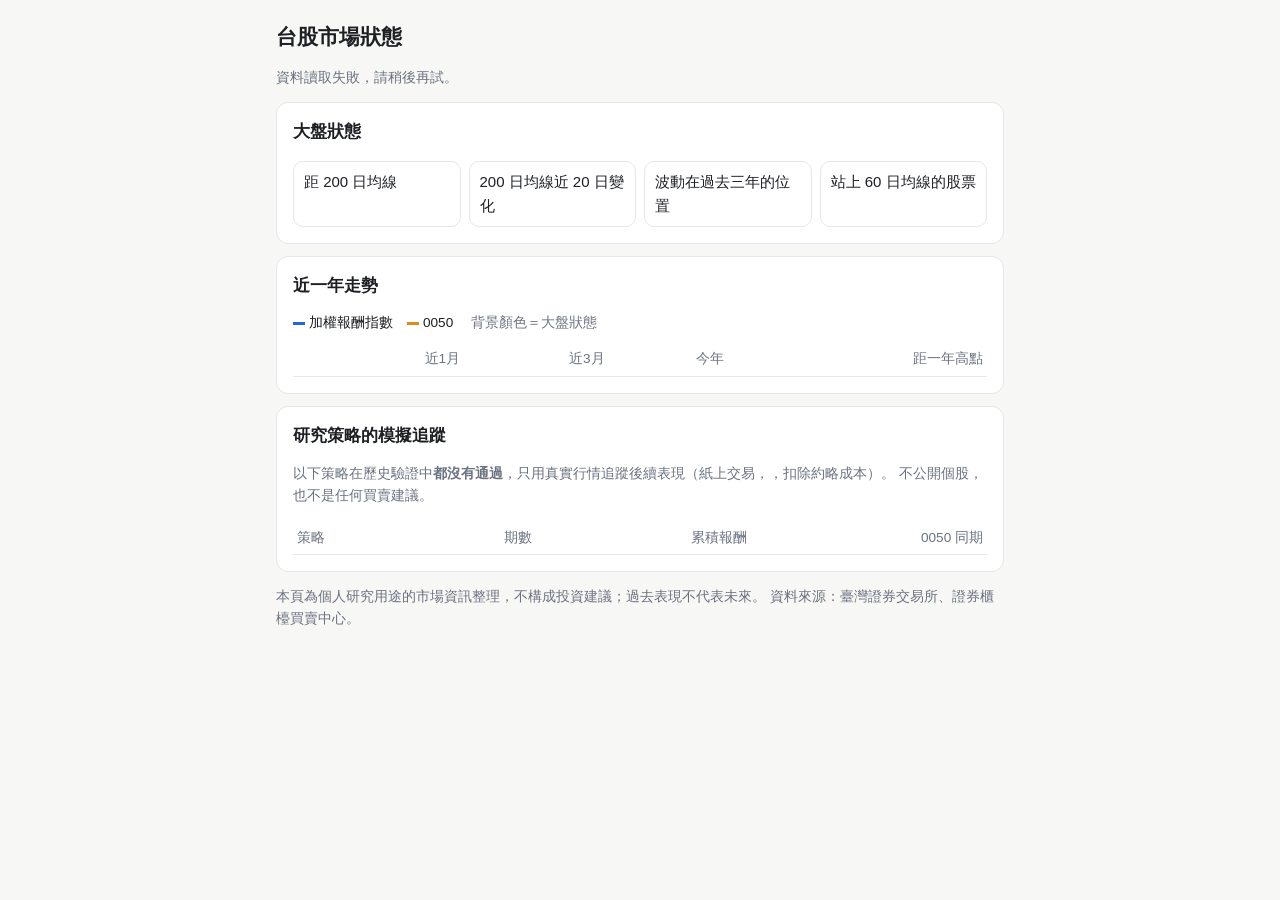
==== frontend/index.html @ 6bf00912 "Split into frontend/backend, add Pages site and daily GitHub Actions - Layout: frontend/ (static sit" ====
<!doctype html>
<html lang="zh-Hant">
<head>
<meta charset="utf-8">
<meta name="viewport" content="width=device-width,initial-scale=1">
<meta name="robots" content="noindex">
<title>台股市場狀態</title>
<link rel="stylesheet" href="style.css">
</head>
<body>
<main>
  <h1>台股市場狀態</h1>
  <p class="meta" id="meta">讀取中…</p>
  <p class="warn" id="stale" hidden></p>

  <section class="card">
    <h2>大盤狀態 <span class="regime" id="regime"></span></h2>
    <p id="regime-text"></p>
    <div class="kpis">
      <div class="kpi">距 200 日均線<b id="ma-gap"></b></div>
      <div class="kpi">200 日均線近 20 日變化<b id="ma-slope"></b></div>
      <div class="kpi">波動在過去三年的位置<b id="vol-pct"></b></div>
      <div class="kpi">站上 60 日均線的股票<b id="breadth"></b></div>
    </div>
  </section>

  <section class="card">
    <h2>近一年走勢</h2>
    <div class="legend">
      <span><i class="s1"></i>加權報酬指數</span><span><i class="s2"></i>0050</span>
      <span class="note">背景顏色＝大盤狀態</span>
    </div>
    <div id="chart"></div>
    <table id="returns">
      <thead><tr><th></th><th>近1月</th><th>近3月</th><th>今年</th><th>距一年高點</th></tr></thead>
      <tbody></tbody>
    </table>
  </section>

  <section class="card">
    <h2>研究策略的模擬追蹤</h2>
    <p class="note">以下策略在歷史驗證中<b>都沒有通過</b>，只用真實行情追蹤後續表現（紙上交易，<span id="paper-since"></span>，扣除約略成本）。
      不公開個股，也不是任何買賣建議。</p>
    <table id="paper">
      <thead><tr><th>策略</th><th>期數</th><th>累積報酬</th><th>0050 同期</th></tr></thead>
      <tbody></tbody>
    </table>
  </section>

  <p class="note">本頁為個人研究用途的市場資訊整理，不構成投資建議；過去表現不代表未來。
    資料來源：臺灣證券交易所、證券櫃檯買賣中心。</p>
</main>
<script src="app.js"></script>
</body>
</html>
---- frontend/style.css ----
:root {
  --bg: #f7f7f5; --card: #fff; --fg: #1d1f23; --muted: #6b7280; --line: #e5e7eb;
  --up: #d64545; --down: #2e9e5b; --s1: #2563eb; --s2: #e08a1e;
}
@media (prefers-color-scheme: dark) {
  :root { --bg: #121417; --card: #1b1e23; --fg: #e8eaed; --muted: #9aa0a6; --line: #2c3036; }
}
* { box-sizing: border-box; }
body {
  margin: 0; background: var(--bg); color: var(--fg);
  font: 15px/1.6 -apple-system, "Segoe UI", "Noto Sans TC", "PingFang TC", "Microsoft JhengHei", sans-serif;
}
main { max-width: 760px; margin: 0 auto; padding: 16px; }
h1 { font-size: 1.3rem; margin: .2em 0; }
h2 { font-size: 1.05rem; margin: 0 0 .6em; }
.card { background: var(--card); border: 1px solid var(--line); border-radius: 12px; padding: 16px; margin: 12px 0; }
.meta, .note { color: var(--muted); font-size: .85rem; }
.warn { color: #b45309; font-weight: 600; }
.regime { display: inline-block; padding: 2px 12px; border-radius: 999px; color: #fff; font-weight: 700; }
table { width: 100%; border-collapse: collapse; font-variant-numeric: tabular-nums; margin-top: 8px; }
th, td { padding: 6px 4px; border-bottom: 1px solid var(--line); text-align: right; }
th:first-child, td:first-child { text-align: left; }
th { color: var(--muted); font-weight: 500; font-size: .85rem; }
.up { color: var(--up); }
.down { color: var(--down); }
.kpis { display: grid; grid-template-columns: repeat(auto-fit, minmax(150px, 1fr)); gap: 8px; margin-top: 10px; }
.kpi { border: 1px solid var(--line); border-radius: 10px; padding: 8px 10px; }
.kpi b { display: block; font-size: 1.15rem; }
.chart { width: 100%; height: auto; display: block; }
.chart .grid { stroke: var(--line); }
.chart .tick { fill: var(--muted); font-size: 12px; }
.chart polyline { fill: none; stroke-width: 2; }
.chart .s1 { stroke: var(--s1); }
.chart .s2 { stroke: var(--s2); }
.legend span { display: inline-block; margin-right: 14px; font-size: .85rem; }
.legend i { display: inline-block; width: 12px; height: 3px; vertical-align: middle; margin-right: 4px; }
.legend i.s1 { background: var(--s1); }
.legend i.s2 { background: var(--s2); }
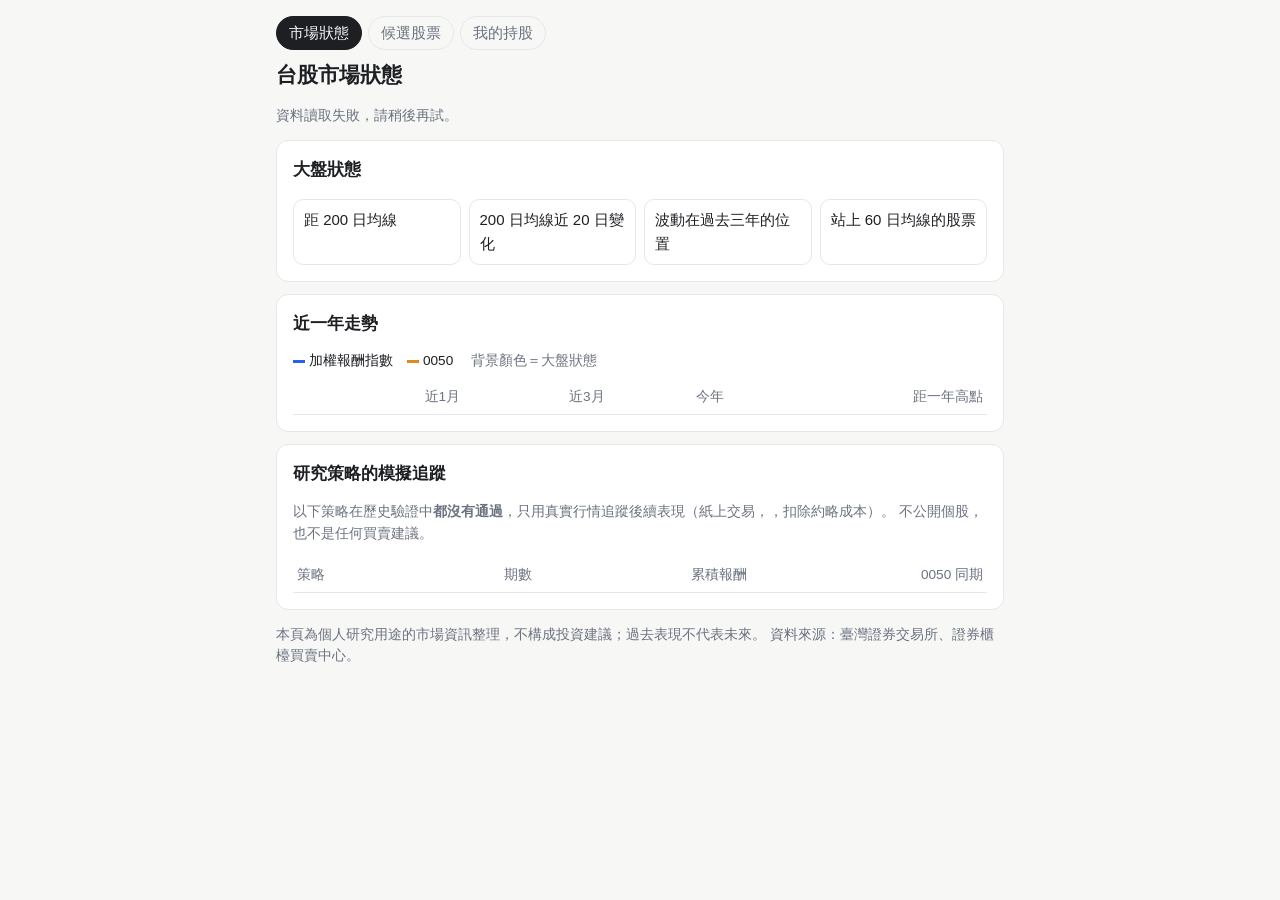
==== commit 9d93567c: "Add candidate stocks, holdings page, reasons and holding advice - Candidates (spec STEP 05B/07/08): " ====
--- a/frontend/index.html
+++ b/frontend/index.html
@@ -9,6 +9,7 @@
 </head>
 <body>
 <main>
+  <nav class="nav"><a href="index.html" class="active">市場狀態</a><a href="picks.html">候選股票</a><a href="holdings.html">我的持股</a></nav>
   <h1>台股市場狀態</h1>
   <p class="meta" id="meta">讀取中…</p>
   <p class="warn" id="stale" hidden></p>
--- a/frontend/style.css
+++ b/frontend/style.css
@@ -36,3 +36,57 @@
 .legend i { display: inline-block; width: 12px; height: 3px; vertical-align: middle; margin-right: 4px; }
 .legend i.s1 { background: var(--s1); }
 .legend i.s2 { background: var(--s2); }
+
+/* 導覽 */
+.nav { display: flex; gap: 6px; margin-bottom: 8px; }
+.nav a { padding: 4px 12px; border-radius: 999px; color: var(--muted); text-decoration: none; border: 1px solid var(--line); }
+.nav a.active { background: var(--fg); color: var(--bg); border-color: var(--fg); }
+
+/* 我的持股 */
+.privacy { background: var(--card); border: 1px dashed var(--line); border-radius: 10px; padding: 8px 12px; }
+.kpi small { display: block; color: var(--muted); font-size: .75rem; }
+.scroll { overflow-x: auto; }
+.scroll table { min-width: 520px; }
+.form { display: grid; grid-template-columns: repeat(auto-fit, minmax(140px, 1fr)); gap: 8px 10px; }
+.form label, .row { display: flex; flex-direction: column; font-size: .85rem; color: var(--muted); gap: 2px; }
+.row { margin-top: 12px; }
+.full { grid-column: 1 / -1; }
+input, select, button, .button {
+  font: inherit; font-size: 16px; padding: 8px 10px; border-radius: 8px;
+  border: 1px solid var(--line); background: var(--bg); color: var(--fg);
+}
+button, .button { cursor: pointer; background: var(--s1); color: #fff; border-color: var(--s1); display: inline-block; text-align: center; }
+button.secondary { background: transparent; color: var(--fg); border-color: var(--line); }
+button.danger, .button.danger { background: transparent; color: var(--up); border-color: var(--up); }
+button.small { font-size: .8rem; padding: 2px 8px; }
+.buttons { display: flex; flex-wrap: wrap; gap: 8px; margin-top: 12px; }
+details { margin-top: 12px; color: var(--muted); font-size: .9rem; }
+.warn { margin: 6px 0; }
+
+/* 候選股票 */
+.notice ul { margin: 0 0 8px; padding-left: 1.2em; }
+.notice li { margin: 4px 0; }
+.pick-head { display: flex; justify-content: space-between; align-items: baseline; gap: 8px; flex-wrap: wrap; }
+.pick-name { font-size: 1.1rem; }
+.kpi span { color: var(--muted); font-size: .8rem; }
+.calc { background: var(--bg); border-radius: 8px; padding: 8px 10px; font-size: .9rem; }
+.terms dt { font-weight: 700; margin-top: 8px; }
+.terms dd { margin: 2px 0 0; color: var(--muted); font-size: .9rem; }
+.check { flex-direction: row !important; align-items: center; gap: 6px !important; }
+.check input { width: auto; }
+.section-title { font-size: 1.05rem; margin: 18px 4px 4px; }
+.small-gap { margin-top: 8px; }
+details.card summary { cursor: pointer; font-weight: 700; }
+
+/* 推薦理由 */
+.why { border-top: 1px solid var(--line); margin-top: 8px; padding-top: 6px; }
+.why ul { margin: 2px 0 6px; padding-left: 1.2em; font-size: .9rem; }
+.why-title { margin: 6px 0 0; font-weight: 700; font-size: .9rem; }
+.why .checks { list-style: none; padding-left: 0; color: var(--muted); }
+.why .checks li.ok { color: var(--fg); }
+.advice { display: inline-block; padding: 1px 8px; border-radius: 999px; font-size: .8rem; font-weight: 700; color: #fff; }
+.advice.keep { background: #2563eb; } .advice.watch { background: #e08a1e; } .advice.reduce { background: #d64545; }
+.advice.none { background: #8a8f98; }
+.view { border-top: 1px solid var(--line); padding: 6px 0; }
+.view p { margin: 4px 0; }
+.view ul { margin: 2px 0; padding-left: 1.2em; }
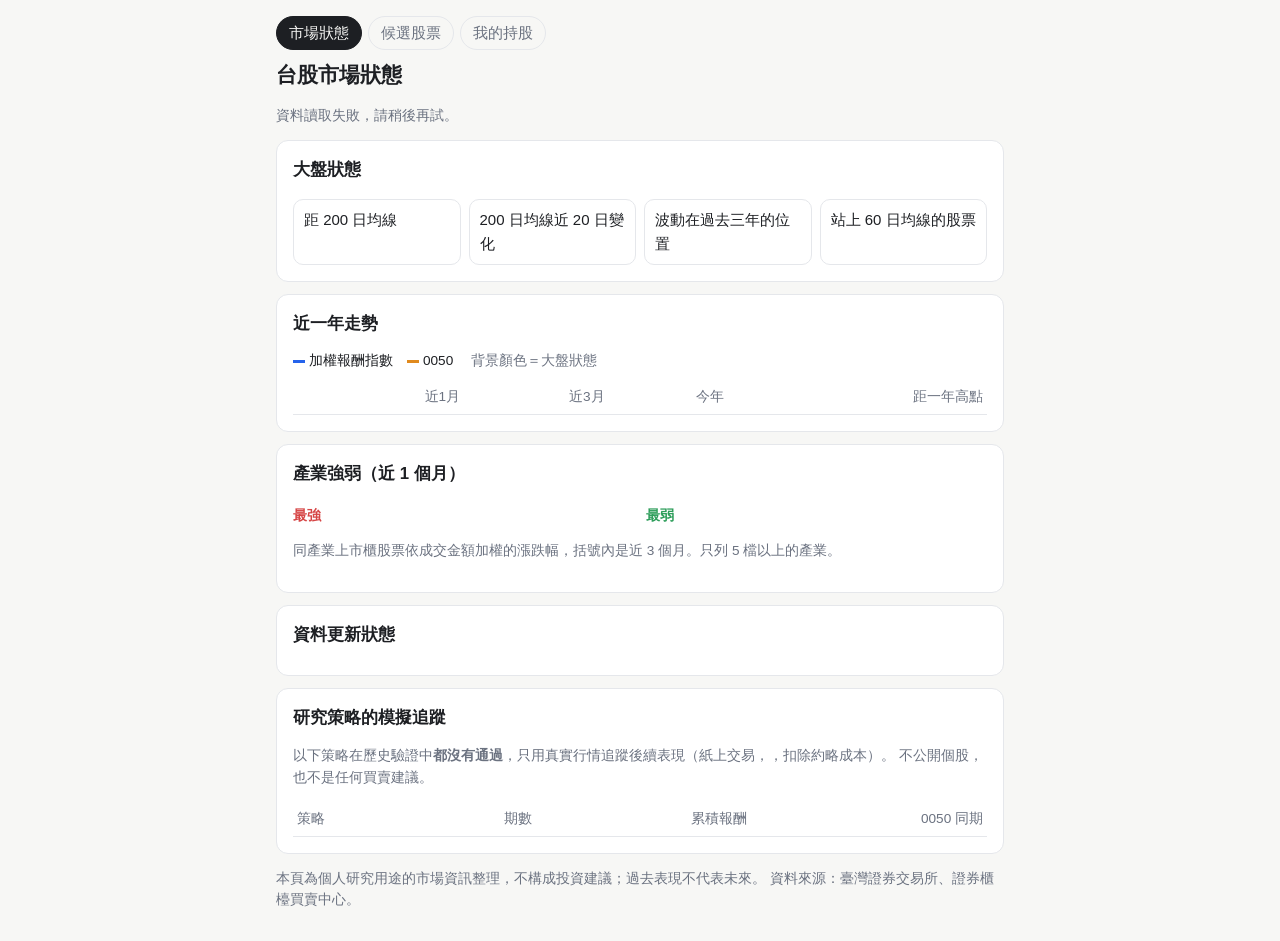
==== commit ddcbdde2: "Add pick track record, data status, industry strength, swap check - Record daily top-30 candidates o" ====
--- a/frontend/index.html
+++ b/frontend/index.html
@@ -39,6 +39,20 @@
   </section>
 
   <section class="card">
+    <h2>產業強弱（近 1 個月）</h2>
+    <div class="two-col">
+      <div><p class="why-title up">最強</p><table id="ind-top"><tbody></tbody></table></div>
+      <div><p class="why-title down">最弱</p><table id="ind-bottom"><tbody></tbody></table></div>
+    </div>
+    <p class="note">同產業上市櫃股票依成交金額加權的漲跌幅，括號內是近 3 個月。只列 5 檔以上的產業。</p>
+  </section>
+
+  <section class="card">
+    <h2>資料更新狀態</h2>
+    <table id="status"><tbody></tbody></table>
+  </section>
+
+  <section class="card">
     <h2>研究策略的模擬追蹤</h2>
     <p class="note">以下策略在歷史驗證中<b>都沒有通過</b>，只用真實行情追蹤後續表現（紙上交易，<span id="paper-since"></span>，扣除約略成本）。
       不公開個股，也不是任何買賣建議。</p>
--- a/frontend/style.css
+++ b/frontend/style.css
@@ -90,3 +90,5 @@
 .view { border-top: 1px solid var(--line); padding: 6px 0; }
 .view p { margin: 4px 0; }
 .view ul { margin: 2px 0; padding-left: 1.2em; }
+.two-col { display: grid; grid-template-columns: 1fr 1fr; gap: 12px; }
+.two-col table { margin-top: 0; }
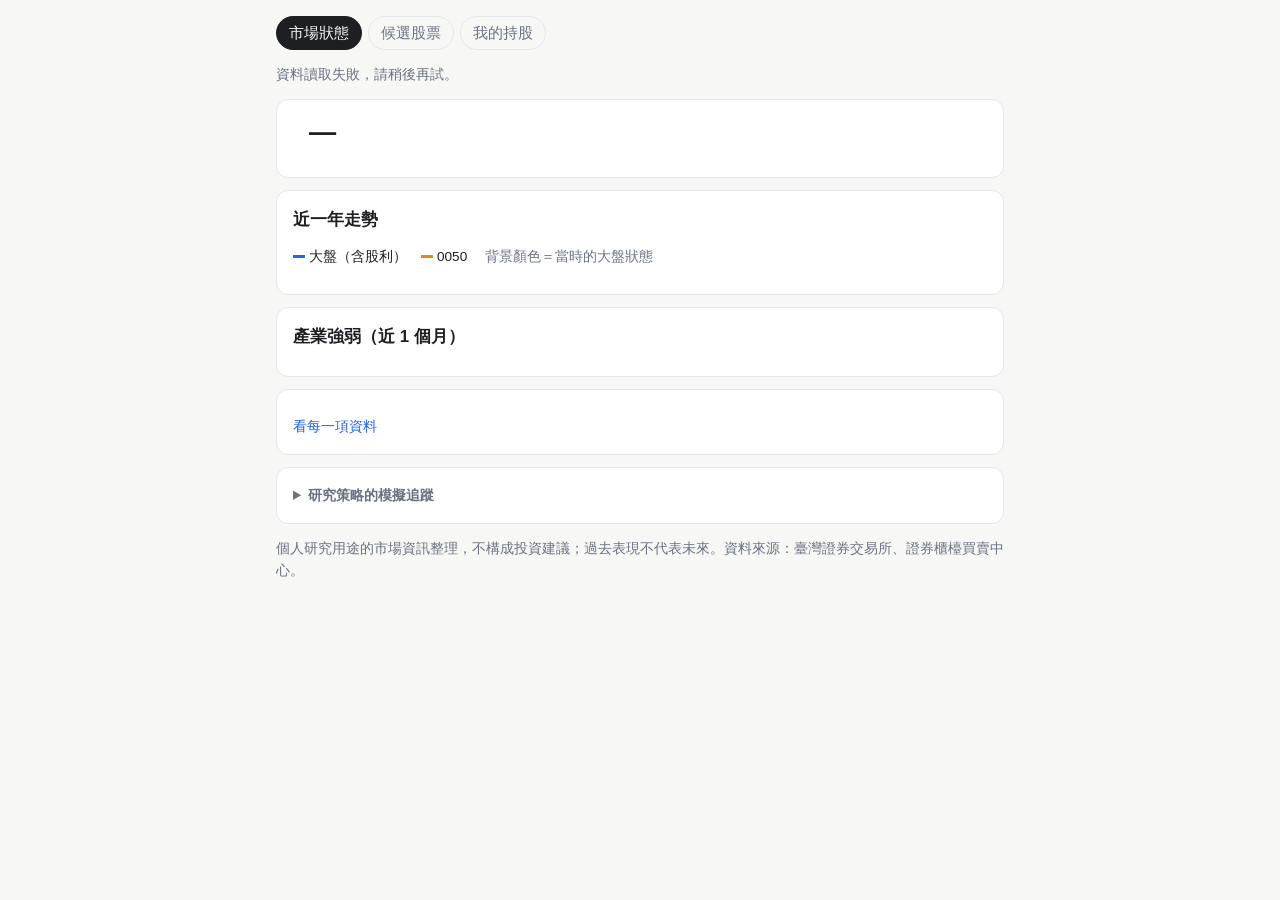
==== commit cbc99bb5: "Redesign site: verdict first, traffic light, rings and range bars, exit alerts, details collapsed" ====
--- a/frontend/index.html
+++ b/frontend/index.html
@@ -5,66 +5,68 @@
 <meta name="viewport" content="width=device-width,initial-scale=1">
 <meta name="robots" content="noindex">
 <title>台股市場狀態</title>
+<link rel="manifest" href="manifest.webmanifest">
+<link rel="apple-touch-icon" href="apple-touch-icon.png">
+<link rel="icon" href="icon-192.png">
+<meta name="theme-color" content="#2563eb">
+<meta name="apple-mobile-web-app-capable" content="yes">
+<meta name="apple-mobile-web-app-title" content="台股">
 <link rel="stylesheet" href="style.css">
 </head>
 <body>
 <main>
   <nav class="nav"><a href="index.html" class="active">市場狀態</a><a href="picks.html">候選股票</a><a href="holdings.html">我的持股</a></nav>
-  <h1>台股市場狀態</h1>
   <p class="meta" id="meta">讀取中…</p>
-  <p class="warn" id="stale" hidden></p>
+  <div class="banner warn" id="stale" hidden></div>
 
   <section class="card">
-    <h2>大盤狀態 <span class="regime" id="regime"></span></h2>
-    <p id="regime-text"></p>
-    <div class="kpis">
-      <div class="kpi">距 200 日均線<b id="ma-gap"></b></div>
-      <div class="kpi">200 日均線近 20 日變化<b id="ma-slope"></b></div>
-      <div class="kpi">波動在過去三年的位置<b id="vol-pct"></b></div>
-      <div class="kpi">站上 60 日均線的股票<b id="breadth"></b></div>
+    <div class="hero">
+      <div id="light"></div>
+      <div>
+        <div class="headline" id="headline">—</div>
+        <div class="sub" id="regime-text"></div>
+      </div>
     </div>
+    <div id="exposure" hidden>
+      <div class="bar-labels" style="margin-top:14px"><span>建議股票占總資產</span><b id="exposure-pct"></b></div>
+      <div id="exposure-bar"></div>
+      <div class="bar-labels"><span>股票</span><span>現金</span></div>
+    </div>
+    <div class="tiles" id="tiles"></div>
+    <p class="subtle" id="otc" hidden></p>
+    <div id="regime-help"></div>
   </section>
 
   <section class="card">
     <h2>近一年走勢</h2>
     <div class="legend">
-      <span><i class="s1"></i>加權報酬指數</span><span><i class="s2"></i>0050</span>
-      <span class="note">背景顏色＝大盤狀態</span>
+      <span><i class="s1"></i>大盤（含股利）</span><span><i class="s2"></i>0050</span>
+      <span class="note">背景顏色＝當時的大盤狀態</span>
     </div>
     <div id="chart"></div>
-    <table id="returns">
-      <thead><tr><th></th><th>近1月</th><th>近3月</th><th>今年</th><th>距一年高點</th></tr></thead>
-      <tbody></tbody>
-    </table>
+    <div class="ret-grid" id="returns"></div>
   </section>
 
   <section class="card">
     <h2>產業強弱（近 1 個月）</h2>
-    <div class="two-col">
-      <div><p class="why-title up">最強</p><table id="ind-top"><tbody></tbody></table></div>
-      <div><p class="why-title down">最弱</p><table id="ind-bottom"><tbody></tbody></table></div>
-    </div>
-    <p class="note">同產業上市櫃股票依成交金額加權的漲跌幅，括號內是近 3 個月。只列 5 檔以上的產業。</p>
+    <div id="industries"></div>
+    <div id="ind-help"></div>
   </section>
 
   <section class="card">
-    <h2>資料更新狀態</h2>
-    <table id="status"><tbody></tbody></table>
+    <div class="statusline" id="status-line"></div>
+    <details class="help"><summary>看每一項資料</summary><div id="status-list"></div></details>
   </section>
 
-  <section class="card">
-    <h2>研究策略的模擬追蹤</h2>
-    <p class="note">以下策略在歷史驗證中<b>都沒有通過</b>，只用真實行情追蹤後續表現（紙上交易，<span id="paper-since"></span>，扣除約略成本）。
-      不公開個股，也不是任何買賣建議。</p>
-    <table id="paper">
-      <thead><tr><th>策略</th><th>期數</th><th>累積報酬</th><th>0050 同期</th></tr></thead>
-      <tbody></tbody>
-    </table>
-  </section>
+  <details class="card">
+    <summary><b>研究策略的模擬追蹤</b> <span class="note" id="paper-since"></span></summary>
+    <p class="note">這些策略在歷史驗證中都沒有通過，只用真實行情追蹤後續表現（紙上交易，扣除約略成本）。不公開個股，也不是買賣建議。</p>
+    <div class="row-list" id="paper"></div>
+  </details>
 
-  <p class="note">本頁為個人研究用途的市場資訊整理，不構成投資建議；過去表現不代表未來。
-    資料來源：臺灣證券交易所、證券櫃檯買賣中心。</p>
+  <p class="note">個人研究用途的市場資訊整理，不構成投資建議；過去表現不代表未來。資料來源：臺灣證券交易所、證券櫃檯買賣中心。</p>
 </main>
+<script src="ui.js"></script>
 <script src="app.js"></script>
 </body>
 </html>
--- a/frontend/style.css
+++ b/frontend/style.css
@@ -6,6 +6,7 @@
   :root { --bg: #121417; --card: #1b1e23; --fg: #e8eaed; --muted: #9aa0a6; --line: #2c3036; }
 }
 * { box-sizing: border-box; }
+[hidden] { display: none !important; }
 body {
   margin: 0; background: var(--bg); color: var(--fg);
   font: 15px/1.6 -apple-system, "Segoe UI", "Noto Sans TC", "PingFang TC", "Microsoft JhengHei", sans-serif;
@@ -92,3 +93,90 @@
 .view ul { margin: 2px 0; padding-left: 1.2em; }
 .two-col { display: grid; grid-template-columns: 1fr 1fr; gap: 12px; }
 .two-col table { margin-top: 0; }
+button.small.secondary { margin: 6px 0; }
+
+/* ── 圖像化元件（ui.js）──────────────────────────────────────────── */
+:root { --tint: #eef2f7; --ok-bg: #e6eefc; --ok-fg: #1e4fbf; --warn-bg: #fdf1dc; --warn-fg: #8a4b06;
+        --bad-bg: #fbe6e6; --bad-fg: #a12b2b; --good-bg: #e4f3ea; --good-fg: #1f6b3a; }
+@media (prefers-color-scheme: dark) {
+  :root { --tint: #23272e; --ok-bg: #1d2b45; --ok-fg: #9dbbf5; --warn-bg: #3a2a12; --warn-fg: #f2c27a;
+          --bad-bg: #3d1d1d; --bad-fg: #f3a0a0; --good-bg: #183223; --good-fg: #8fd3a8; }
+}
+.ico { width: 1.15em; height: 1.15em; vertical-align: -0.2em; flex: none; }
+.hero { display: flex; gap: 16px; align-items: center; }
+.hero .headline { font-size: 1.7rem; font-weight: 800; line-height: 1.2; }
+.hero .sub { color: var(--muted); font-size: .9rem; }
+.light { display: flex; flex-direction: column; gap: 6px; padding: 7px; border-radius: 14px; background: var(--tint); }
+.light i { width: 20px; height: 20px; border-radius: 50%; background: var(--line); opacity: .5; }
+.light i.on { opacity: 1; }
+.light i.red.on { background: #d64545; } .light i.yellow.on { background: #e8a317; } .light i.green.on { background: #2e9e5b; }
+.c-red { color: #d64545; } .c-yellow { color: #c98a0b; } .c-green { color: #2e9e5b; } .c-gray { color: var(--muted); }
+.bar { position: relative; height: 12px; border-radius: 6px; background: var(--line); margin: 10px 0 4px; }
+.bar .fill, .bar .band { position: absolute; top: 0; bottom: 0; left: 0; border-radius: 6px; background: var(--s1); }
+.bar .band { background: rgba(214, 69, 69, .35); }
+.bar .band.loss { background: rgba(46, 158, 91, .35); }
+.bar .band.danger { background: rgba(214, 69, 69, .30); border-radius: 6px 0 0 6px; }
+.bar .mark { position: absolute; top: -5px; width: 3px; height: 22px; border-radius: 2px; transform: translateX(-50%); background: var(--fg); }
+.bar .mark.mid { background: var(--up); }
+.bar .mark.line { background: #d64545; }
+.bar .mark.peak { background: var(--muted); }
+.bar .dot { position: absolute; top: -5px; width: 22px; height: 22px; border-radius: 50%; transform: translateX(-50%);
+            background: var(--fg); border: 4px solid var(--card); }
+.bar-labels { display: flex; justify-content: space-between; gap: 6px; font-size: .78rem; color: var(--muted); font-variant-numeric: tabular-nums; }
+.bar-labels b { color: var(--fg); font-weight: 600; }
+.tiles { display: grid; grid-template-columns: repeat(3, minmax(0, 1fr)); gap: 8px; margin-top: 12px; }
+.tile { background: var(--tint); border-radius: 12px; padding: 10px 6px; text-align: center; font-size: .82rem; color: var(--muted); }
+.tile .ico { width: 28px; height: 28px; display: block; margin: 0 auto 2px; }
+.tile b { display: block; color: var(--fg); font-size: .95rem; }
+.chip { display: inline-flex; align-items: center; gap: 3px; padding: 2px 9px; border-radius: 999px; font-size: .8rem;
+        background: var(--tint); color: var(--muted); margin: 2px 4px 2px 0; white-space: nowrap; font-weight: 600; }
+.chip.ok, .chip.info { background: var(--ok-bg); color: var(--ok-fg); }
+.chip.warn { background: var(--warn-bg); color: var(--warn-fg); }
+.chip.bad { background: var(--bad-bg); color: var(--bad-fg); }
+.chip.good { background: var(--good-bg); color: var(--good-fg); }
+.chip.big { font-size: .9rem; padding: 4px 12px; }
+.ring .ring-bg { fill: none; stroke: var(--line); stroke-width: 7; }
+.ring .ring-fg { fill: none; stroke: var(--up); stroke-width: 7; stroke-linecap: round; }
+.ring text { fill: var(--fg); font-size: 14px; font-weight: 700; }
+details.help { margin-top: 10px; font-size: .85rem; }
+details.help summary { cursor: pointer; color: var(--s1); list-style: none; display: inline-flex; align-items: center; gap: 4px; }
+details.help summary::-webkit-details-marker { display: none; }
+details.help ul { margin: 6px 0 0; padding-left: 1.2em; color: var(--muted); }
+details.help li { margin: 3px 0; }
+.banner { display: flex; gap: 10px; align-items: flex-start; border-radius: 12px; padding: 12px 14px; margin: 12px 0; font-size: .92rem; }
+.banner .ico { width: 22px; height: 22px; }
+.banner.bad { background: var(--bad-bg); color: var(--bad-fg); }
+.banner.warn { background: var(--warn-bg); color: var(--warn-fg); }
+.banner.info { background: var(--ok-bg); color: var(--ok-fg); }
+.big-num { font-size: 1.9rem; font-weight: 800; line-height: 1.15; font-variant-numeric: tabular-nums; }
+.row-list { display: flex; flex-direction: column; gap: 8px; }
+.line-item { display: grid; grid-template-columns: minmax(0, 1fr) auto; gap: 2px 10px; align-items: center;
+             padding: 8px 0; border-bottom: 1px solid var(--line); }
+.line-item:last-child { border-bottom: 0; }
+.line-item .name { font-weight: 700; }
+.line-item .side { text-align: right; font-variant-numeric: tabular-nums; }
+.line-item .minibar { grid-column: 1 / -1; height: 6px; border-radius: 3px; background: var(--line); overflow: hidden; }
+.line-item .minibar i { display: block; height: 100%; background: var(--s1); border-radius: 3px; }
+.ind-row { display: grid; grid-template-columns: 6.5em minmax(0, 1fr) 3.6em; gap: 8px; align-items: center; font-size: .85rem; margin: 5px 0; }
+.ind-row .track { position: relative; height: 10px; }
+.ind-row .track i { position: absolute; top: 0; bottom: 0; border-radius: 3px; }
+.ind-row .track .axis { left: 50%; width: 1px; background: var(--muted); border-radius: 0; }
+.ind-row .v { text-align: right; font-variant-numeric: tabular-nums; }
+.ind-row .n { overflow: hidden; text-overflow: ellipsis; white-space: nowrap; }
+.ret-grid { display: grid; grid-template-columns: minmax(0, 1.3fr) repeat(4, minmax(0, 1fr)); gap: 6px 4px; align-items: center;
+            font-size: .85rem; margin-top: 10px; font-variant-numeric: tabular-nums; }
+.ret-grid .h { color: var(--muted); font-size: .75rem; text-align: center; }
+.ret-grid .v { text-align: center; border-radius: 8px; padding: 3px 0; font-weight: 600; }
+.ret-grid .v.up { background: var(--bad-bg); } .ret-grid .v.down { background: var(--good-bg); }
+.pick-top { display: flex; gap: 12px; align-items: center; }
+.pick-top .ttl { flex: 1; min-width: 0; }
+.pick-top .ttl b { font-size: 1.1rem; display: block; }
+.facts { display: flex; flex-wrap: wrap; gap: 4px 14px; font-size: .85rem; color: var(--muted); margin-top: 8px; }
+.facts span { display: inline-flex; align-items: center; gap: 4px; }
+.facts b { color: var(--fg); }
+.hold-head { display: flex; justify-content: space-between; align-items: center; gap: 8px; }
+.hold-head b { font-size: 1.05rem; }
+.statusline { display: flex; align-items: center; gap: 8px; font-size: .9rem; }
+.statusline .ico { width: 20px; height: 20px; }
+.subtle { color: var(--muted); font-size: .85rem; }
+.ok-line { color: var(--good-fg); }
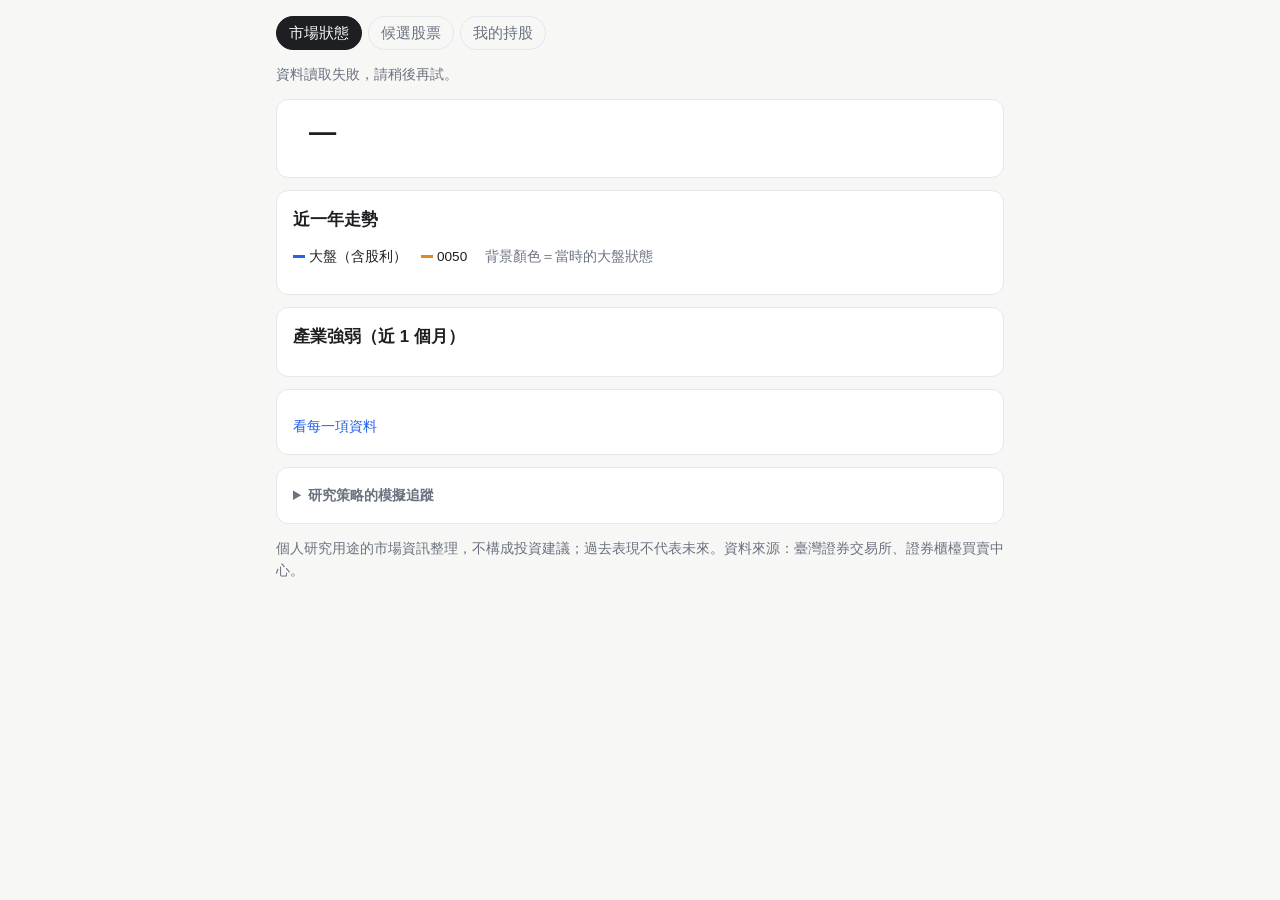
==== commit 893c6a4f: "Drop stop-loss and regime cut per exit-rule research; smarter small-budget allocation" ====
--- a/frontend/index.html
+++ b/frontend/index.html
@@ -26,11 +26,6 @@
         <div class="headline" id="headline">—</div>
         <div class="sub" id="regime-text"></div>
       </div>
-    </div>
-    <div id="exposure" hidden>
-      <div class="bar-labels" style="margin-top:14px"><span>建議股票占總資產</span><b id="exposure-pct"></b></div>
-      <div id="exposure-bar"></div>
-      <div class="bar-labels"><span>股票</span><span>現金</span></div>
     </div>
     <div class="tiles" id="tiles"></div>
     <p class="subtle" id="otc" hidden></p>
